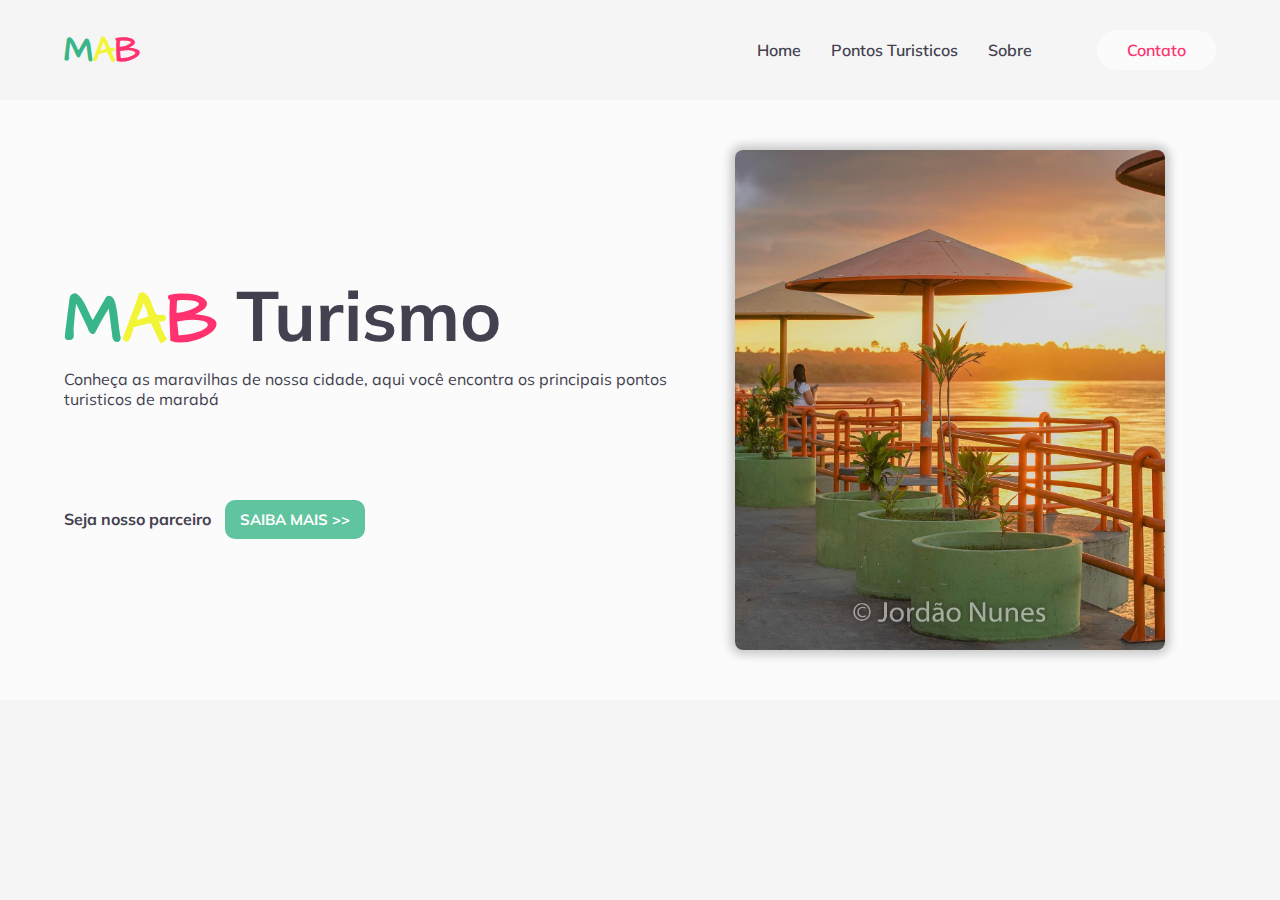
==== index.html @ 7964aed1 "commit inicial" ====
<!DOCTYPE html>
<html lang="pt_br">
<head>

    <meta charset="UTF-8">
    <meta http-equiv="X-UA-Compatible" content="IE=edge">
    <meta name="viewport" content="width=device-width, initial-scale=1.0">

    <!-- STYLES-->
    <link rel="stylesheet" href="assets/css/style.css">

    <!-- FONTS -->
    <link href="https://fonts.googleapis.com/css2?family=M+PLUS+Rounded+1c:wght@400;500;700;800&family=Mulish:wght@400;500;600;700;800&display=swap" rel="stylesheet">
    <!-- FONT LOGO -->
    <link href="https://fonts.googleapis.com/css2?family=Architects+Daughter&display=swap" rel="stylesheet">

    <title>MabTurismo</title>
</head>
<body>
    <header>
        <div class="container">
            <div class="contents">
                <div class="logo">
                    <a href="#">
                        <h1 class="one">M</h1>
                        <h1 class="two">A</h1>
                        <h1 class="three">B</h1>
                    </a>
                </div>
                <div class="menu">
                    <nav>
                        <ul>
                            <li><a href="">Home</a></li>
                            <li><a href="">Pontos Turisticos</a></li>
                            <li><a href="">Sobre</a></li>
                            <li><a href="" class="contact">Contato</a></li>
                        </ul>
                    </nav>
                </div>
            </div>
        </div>
    </header>

    <main>
        <section id="banner">
            <div class="container">
                <div class="text">
                    <pre><h2>M</h2><h3>A</h3><h4>B</h4><h1> Turismo</h1></pre>
                    <p>Conheça as maravilhas de nossa cidade, aqui você encontra os principais pontos turisticos de marabá</p>
                    <div class="social">
                        Seja nosso parceiro <a href="">SAIBA MAIS >></a>
                    </div>
                </div>
                <div class="banner">
                    <div class="loop--images">
                        <img class="selected" src="assets/image/Banner/Foto1: Arquivo | Jordão Nunes7.jpg" alt="">
                        <img src="assets/image/Banner/Foto2: Arquivo | Jordão Nunes4.jpg" alt="">
                        <img src="assets/image/Banner/Foto3: Arquivo | Jordão Nunes8.jpg" alt="">
                    </div>
                </div>
                
            </div>
        
        </section>
    </main>
<script src="assets/js/transitionBanner.js"></script>
</body>
</html>
---- assets/css/style.css ----
* {
    margin: 0;
    padding: 0;
    box-sizing: border-box;
    font-family: 'Mulish', sans-serif;
}

/* General Settings */
:root {
    /* fonts */
    --font-rounded: 'M PLUS Rounded 1c', sans-serif;
    --font-mulish: 'Mulish', sans-serif;
    --font-daughter: 'Architects Daughter', cursive;

    /* color */
    --color-darkGrey: #43414F;
    --color-pink: #FF326F;
    --color-green: #39B689;
    --color-yellow: #F2F535;

    /* background */
    --back-gray: #F5F5F5;
    --back-white: rgba(255, 255, 255, 0.6);
}
html {
    font-size: 62.5%;
}
body {
    font-size: 1.6rem;
    background: var(--back-gray);
}
.container {
    max-width: 1240px;
    width: 90%;
}

/* === Header === */
header {
    display: flex;
    justify-content: center;
}

header .contents {
    display: flex;
    justify-content: space-between;
    height: 100px;
}

header .logo {
    display: flex;
    align-items: center;
}

header .logo a {
    display: flex;
    text-decoration: none;
}

header .logo h1 {
    font-size: 3.5rem;
    font-family: var(--font-daughter);
}

header .one {
    font-family: var(--font-daughter);
    color: var(--color-green);
}
header .two{
    font-family: var(--font-daughter);
    color: var(--color-yellow);
}
header .three {
    font-family: var(--font-daughter);
    color: var(--color-pink);
}

/* Menu */
header .menu {
    display: flex;
    align-items: center;
}

header nav ul {
    list-style: none;
    display: flex;
}

header nav li a {
    color: var(--color-darkGrey);
    font-weight: 600;
    padding: 10px 15px;
    text-decoration: none;
    border-radius: 20px;
}

header nav li a:hover {
    background: rgba(255, 255, 255, 0.8);
    transition: 0.4s;
}

header nav .contact {
    background: var(--back-white);
    margin-left: 50px;
    padding: 10px 30px;
    color: var(--color-pink);
    
}

header nav .contact:hover {
    background: rgba(255, 50, 111, 0.7);
    color: white;
    
}

/* Area Banner */
#banner {
    display: flex;
    justify-content: center;
    height: 600px;
    background: var(--back-white);
}

#banner .container{
    display: flex;
}

#banner .text {
    display: flex;
    flex-direction: column;
    justify-content: center;
}
#banner .text h1,
#banner .text h2,
#banner .text h3,
#banner .text h4 {
    color: var(--color-darkGrey);
    font-size: 7rem;
    font-weight: 700;
    display: inline-flex;
}
#banner .text h2 {
    font-family: var(--font-daughter);
    color: var(--color-green);
}
#banner .text h3 {
    font-family: var(--font-daughter);
    color: var(--color-yellow);
}
#banner .text h4 {
    font-family: var(--font-daughter);
    color: var(--color-pink);
}
#banner .text p {
    font-size: var(--font-mulish);
    color: var(--color-darkGrey);
    width: 620px;
}
#banner .text .social {
    margin-top: 100px;
    font-weight: bold;
    color: var(--color-darkGrey);
}
#banner .text .social a {
    margin-left: 10px;
    text-decoration: none;
    padding: 10px 15px; 
    background: rgba(57, 182, 136, 0.8);
    border-radius: 10px;
    color: white;
    font-size: 1.5rem;
}
#banner .text .social a:hover {
    background-color: #13a16d;
    transition: 0.5s;
}

#banner .container .banner {
    display: flex;
    align-items: center;
    justify-content: center;
    flex: 1;
}
#banner .loop--images  {
    position: relative;
    width: 430px;
    height: 500px;
    border-radius: 8px;
    /* Fazer a borda da imagem do banner com box-shadow -> Estudar isso. */
    box-shadow: 0px 0px 10px 5px rgba(0, 0, 0, 0.2);
}
#banner .loop--images img {
    position: absolute;
    border-radius: 8px;
    width: 100%;
    height: 100%;
    object-fit: cover;
    opacity: 0;
    transition: opacity 800ms;
}
#banner .loop--images img.selected {
    opacity: 1;
}
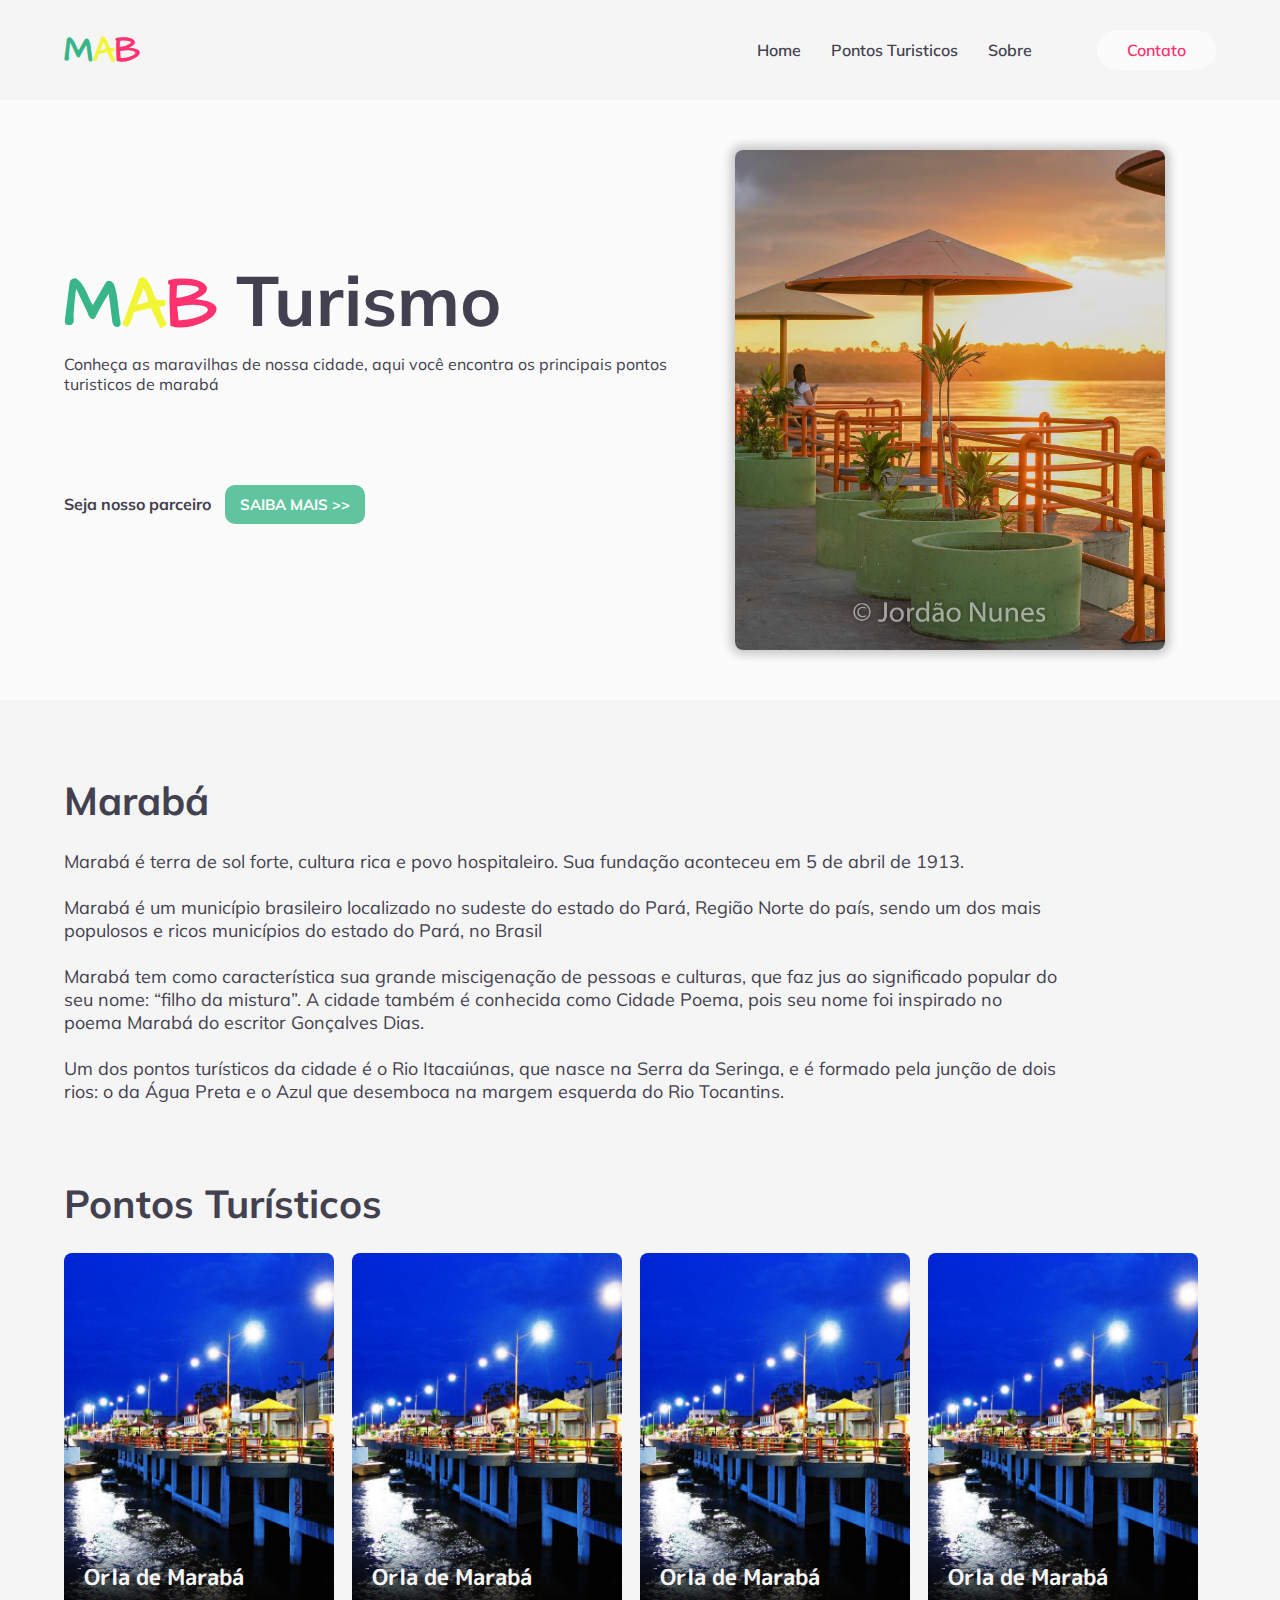
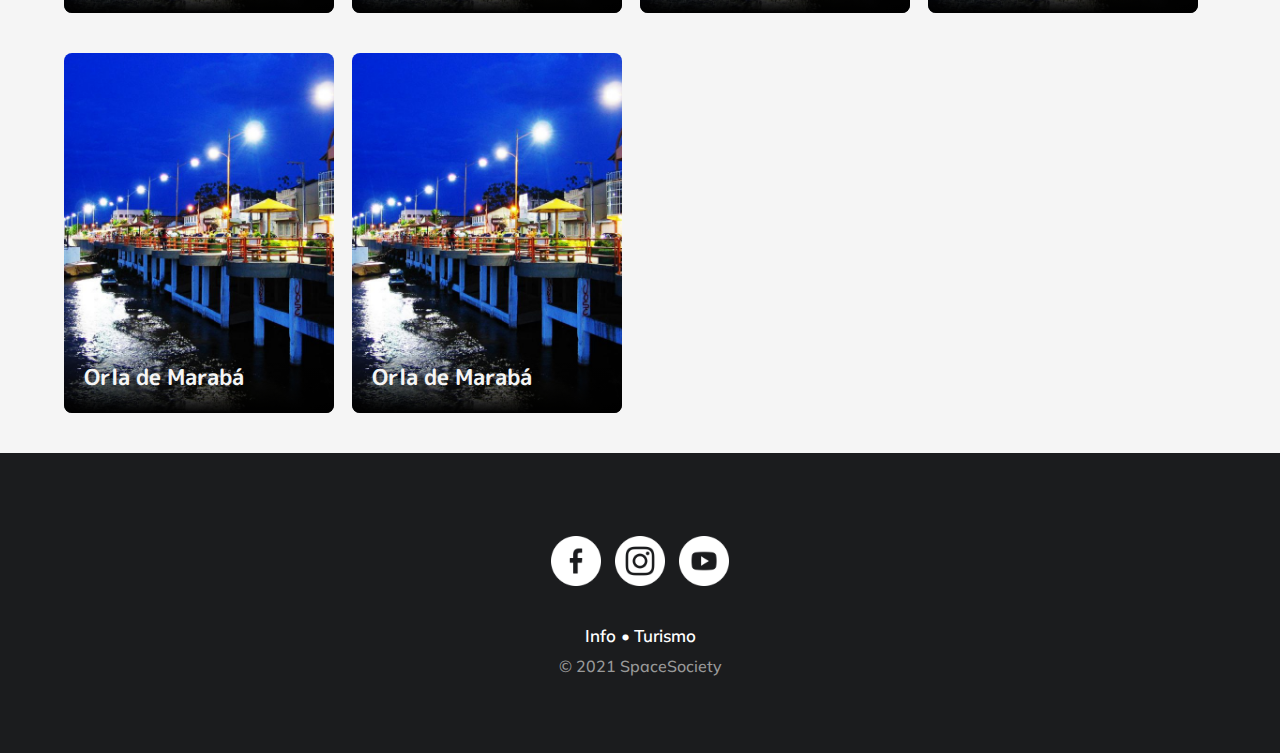
==== commit 2c712d9e: "Adição de imagens/Section e main" ====
--- a/index.html
+++ b/index.html
@@ -41,8 +41,8 @@
         </div>
     </header>
 
-    <main>
-        <section id="banner">
+    <section>
+        <article id="banner">
             <div class="container">
                 <div class="text">
                     <pre><h2>M</h2><h3>A</h3><h4>B</h4><h1> Turismo</h1></pre>
@@ -58,11 +58,100 @@
                         <img src="assets/image/Banner/Foto3: Arquivo | Jordão Nunes8.jpg" alt="">
                     </div>
                 </div>
-                
             </div>
-        
-        </section>
+        </article>
+    </section>
+
+    <section class="history">
+        <div class="container">
+            <div class="tourist">
+                <div class="title">
+                    <h1>Marabá</h1>
+                </div>
+                <div class="text--history">
+                    <p>
+                        Marabá é terra de sol forte, cultura rica e povo hospitaleiro. Sua fundação aconteceu em 5 de abril de 1913.
+                        <br>
+                        <br>
+                        Marabá é um município brasileiro localizado no sudeste do estado do Pará, Região Norte do país, sendo um dos mais populosos e ricos municípios do estado do Pará, no Brasil
+                        <br>
+                        <br>
+                        Marabá tem como característica sua grande miscigenação de pessoas e culturas, que faz jus ao significado popular do seu nome: “filho da mistura”. A cidade também é conhecida como Cidade Poema, pois seu nome foi inspirado no poema Marabá do escritor Gonçalves Dias.
+                        <br>
+                        <br>
+                        Um dos pontos turísticos da cidade é o Rio Itacaiúnas, que nasce na Serra da Seringa, e é formado pela junção de dois rios: o da Água Preta e o Azul que desemboca na margem esquerda do Rio Tocantins.
+                    </p>
+                </div>
+            </div>
+        </div>
+    </section>
+
+    <main>
+        <div class="container">
+            <div class="tourist">
+                <div class="title">
+                    <h1>Pontos Turísticos</h1>
+                </div>
+                <div class="guide">
+                    <div class="modal--guide">
+                        <div class="text">
+                            <h3>Orla de Marabá</h3>
+                        </div>
+                        <img src="assets/image/Foto: Arquivo | Jordão Nunes.jpg" alt="">
+                    </div>
+
+                    <div class="modal--guide">
+                        <div class="text">
+                            <h3>Orla de Marabá</h3>
+                        </div>
+                        <img src="assets/image/Foto: Arquivo | Jordão Nunes.jpg" alt="">
+                    </div>
+
+                    <div class="modal--guide">
+                        <div class="text">
+                            <h3>Orla de Marabá</h3>
+                        </div>
+                        <img src="assets/image/Foto: Arquivo | Jordão Nunes.jpg" alt="">
+                    </div>
+
+                    <div class="modal--guide">
+                        <div class="text">
+                            <h3>Orla de Marabá</h3>
+                        </div>
+                        <img src="assets/image/Foto: Arquivo | Jordão Nunes.jpg" alt="">
+                    </div>
+
+                    <div class="modal--guide">
+                        <div class="text">
+                            <h3>Orla de Marabá</h3>
+                        </div>
+                        <img src="assets/image/Foto: Arquivo | Jordão Nunes.jpg" alt="">
+                    </div>
+
+                    <div class="modal--guide">
+                        <div class="text">
+                            <h3>Orla de Marabá</h3>
+                        </div>
+                        <img src="assets/image/Foto: Arquivo | Jordão Nunes.jpg" alt="">
+                    </div>
+                </div>
+            </div>
+        </div>
     </main>
+
+    <footer>
+        <div class="social">
+            <a href=""><img src="assets/image/facebook.png" alt="Facebook"></a>
+            <a href=""><img src="assets/image/instagram.png" alt="Instagram"></a>
+            <a href=""><img src="assets/image/youtube.png" alt="Youtube"></a>
+        </div>
+        <div class="info">
+            <a href="">Info •</a>
+            <a href="">Turismo</a>
+        </div>
+        <div class="copy"> © 2021 SpaceSociety</div>
+    </footer>
+
 <script src="assets/js/transitionBanner.js"></script>
 </body>
 </html>--- a/assets/css/style.css
+++ b/assets/css/style.css
@@ -5,7 +5,7 @@
     font-family: 'Mulish', sans-serif;
 }
 
-/* General Settings */
+/* === General Settings === */
 :root {
     /* fonts */
     --font-rounded: 'M PLUS Rounded 1c', sans-serif;
@@ -74,7 +74,7 @@
     color: var(--color-pink);
 }
 
-/* Menu */
+/* === Menu === */
 header .menu {
     display: flex;
     align-items: center;
@@ -112,7 +112,7 @@
     
 }
 
-/* Area Banner */
+/* === Area Banner === */
 #banner {
     display: flex;
     justify-content: center;
@@ -199,4 +199,117 @@
 }
 #banner .loop--images img.selected {
     opacity: 1;
+}
+
+
+/* === Section Marabá === */
+
+.history {
+    margin-top: 50px;
+    display: flex;
+    justify-content: center;
+}
+.text--history {
+    font-weight: 400;
+    font-size: 1.8rem;
+    color: var(--color-darkGrey);
+
+}
+.text--history p {
+    width: 1000px;
+}
+
+
+/* === Main === */
+
+main {
+    display: flex;
+    justify-content: center;
+    margin-top: 50px;
+}
+.title {
+    display: flex;
+    align-items: center;
+    height: 100px;
+}
+.title h1 {
+    color:var(--color-darkGrey);
+    font-size: 3.9rem;
+}
+
+.guide {
+    display: grid;
+    grid-template-columns: repeat(4, 1fr);
+}
+.modal--guide {
+    width: 270px;
+    height: 360px;
+    border-radius: 8px;
+    position: relative;
+    cursor: pointer;
+    margin-bottom: 40px;
+}
+.modal--guide:hover {
+    box-shadow: 0 0 40px #aaaaaa;
+    transition: 0.5s;
+    transform: scale(1.05);
+}
+.modal--guide::before {
+    content: '';
+    width: 100%;
+    height: 60px;
+    background-image: linear-gradient(to top, black, rgba(0, 0, 0, 0));
+    position: absolute;
+    bottom: 0px;
+    border-radius: 0px 0px 8px 8px;
+}
+.modal--guide img {
+    
+    border-radius: 8px;
+    width: 100%;
+    height: 100%;
+    object-fit: cover;
+}
+.modal--guide .text {
+    width: 100%;
+}
+.modal--guide .text h3 {
+    position: absolute;
+    bottom: 20px;
+    left: 20px;
+    color: var(--back-gray);
+    font-size: 2.2rem;
+    font-family: var(--font-rounded);
+}
+
+/* === Footer === */
+footer {
+    display: flex;
+    flex-direction: column;
+    align-items: center;
+    justify-content: center;
+    background-color: #1B1C1E;
+    width: 100%;
+    height: 300px;
+}
+.social {
+    margin-bottom: 30px;
+}
+.social img {
+    margin: 5px;
+    width: 50px;
+    height: auto;
+}
+.info {
+    margin-bottom: 10px;
+}
+.info a {
+    text-decoration: none;
+    color: white;
+    font-weight: 600;
+    font-size: 1.7rem;
+}
+.copy {
+    color: #999999;
+    font-weight: 500;
 }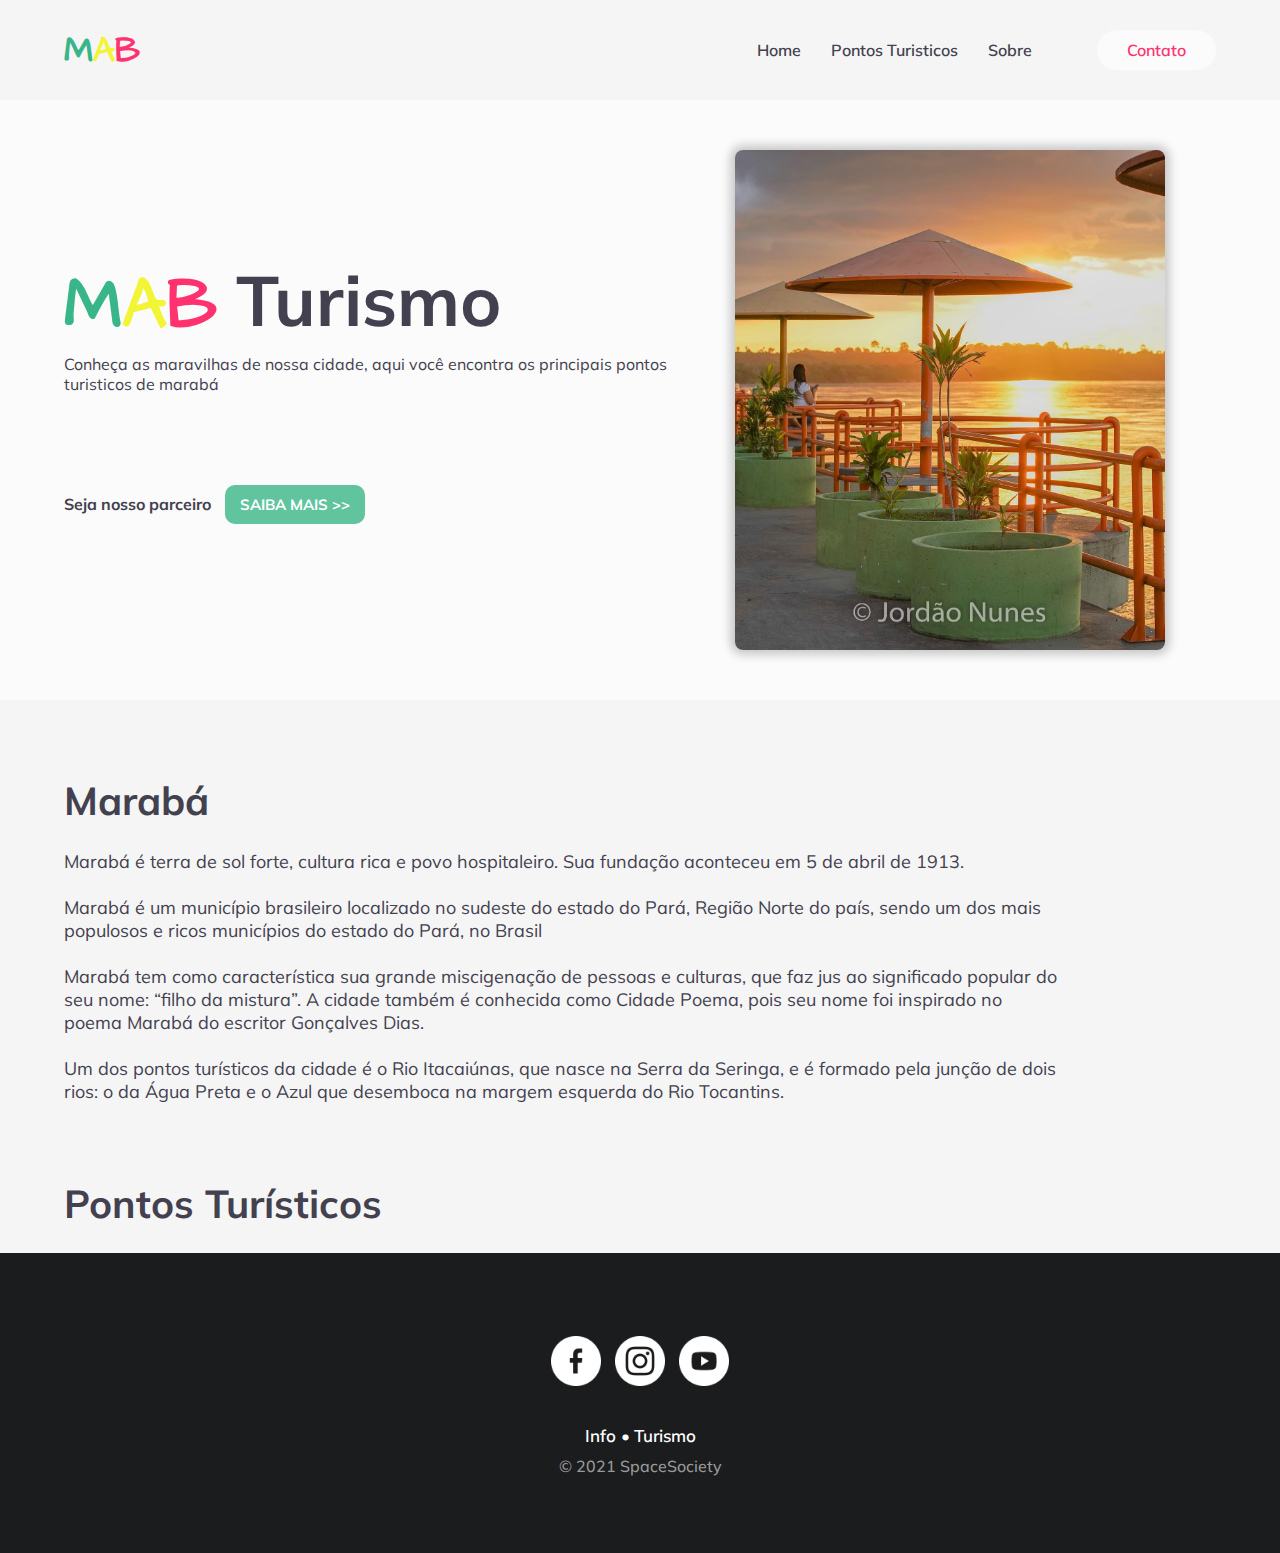
==== commit 56a2228a: "Adição do modal" ====
--- a/index.html
+++ b/index.html
@@ -8,6 +8,7 @@
 
     <!-- STYLES-->
     <link rel="stylesheet" href="assets/css/style.css">
+    <link rel="stylesheet" href="assets/css/openModal.css">
 
     <!-- FONTS -->
     <link href="https://fonts.googleapis.com/css2?family=M+PLUS+Rounded+1c:wght@400;500;700;800&family=Mulish:wght@400;500;600;700;800&display=swap" rel="stylesheet">
@@ -86,55 +87,71 @@
         </div>
     </section>
 
+
+<div class="models">
+
+    <div class="modal--guide">
+        <div class="text">
+            <h3>Orla de Marabá</h3>
+        </div>
+        <img src="assets/image/Foto: Arquivo | Jordão Nunes.jpg" alt="">
+    </div>
+
+    <div class="open">
+        <div class="closer">
+            <img src="assets/image/icons/close.png" alt="">
+        </div>
+        <div class="modal--info">
+            <div class="open--title">
+                <h1>Orla de Marabá</h1>
+            </div>
+            <div class="open--content">
+                <div class="open--files">
+                    <div class="slider--img">
+                        <div class="slider--return">
+                            <img src="assets/image/icons/return.png" alt="">
+                        </div>
+                        <div class="slider--next">
+                            <img src="assets/image/icons/next.png" alt="">
+                        </div>
+                        <div class="img">
+                            <img src="" alt="">
+                        </div>
+                    </div>
+                    <div class="video">
+                        <iframe src="" title="YouTube video player" frameborder="0" allow="accelerometer; autoplay; clipboard-write; encrypted-media; gyroscope; picture-in-picture" allowfullscreen></iframe>
+                    </div>
+                </div>
+                <div class="open--text">
+                    <div class="tourism--text">
+                        <img src="assets/image/icons/localization.png" alt="">
+                        <h1>Sobre Orla de Marabá</h1>
+                    </div>
+                    <div class="tourism--p">
+                        <p>Lorem ipsum dolor sit amet consectetur adipisicing elit. Repellat iusto nostrum repudiandae maxime cupiditate laudantium ullam minus soluta porro quis placeat nesciunt itaque corporis, exercitationem fugit, omnis neque odio nemo.</p>
+                    </div>
+                    <div class="tourism--text second">
+                        <img src="assets/image/icons/camera.png" alt="">
+                        <h1>O que fazer em Orla de Marabá</h1>
+                    </div>
+                    <div class="tourism--p secondp">
+                        <p>Lorem ipsum dolor sit amet consectetur adipisicing elit. Repellat iusto nostrum repudiandae maxime cupiditate laudantium ullam minus soluta porro quis placeat nesciunt itaque corporis, exercitationem fugit, omnis neque odio nemo.</p>
+                    </div>
+                </div>
+            </div>
+        </div>
+    </div>
+
+</div>
+
+
     <main>
         <div class="container">
             <div class="tourist">
                 <div class="title">
                     <h1>Pontos Turísticos</h1>
                 </div>
-                <div class="guide">
-                    <div class="modal--guide">
-                        <div class="text">
-                            <h3>Orla de Marabá</h3>
-                        </div>
-                        <img src="assets/image/Foto: Arquivo | Jordão Nunes.jpg" alt="">
-                    </div>
-
-                    <div class="modal--guide">
-                        <div class="text">
-                            <h3>Orla de Marabá</h3>
-                        </div>
-                        <img src="assets/image/Foto: Arquivo | Jordão Nunes.jpg" alt="">
-                    </div>
-
-                    <div class="modal--guide">
-                        <div class="text">
-                            <h3>Orla de Marabá</h3>
-                        </div>
-                        <img src="assets/image/Foto: Arquivo | Jordão Nunes.jpg" alt="">
-                    </div>
-
-                    <div class="modal--guide">
-                        <div class="text">
-                            <h3>Orla de Marabá</h3>
-                        </div>
-                        <img src="assets/image/Foto: Arquivo | Jordão Nunes.jpg" alt="">
-                    </div>
-
-                    <div class="modal--guide">
-                        <div class="text">
-                            <h3>Orla de Marabá</h3>
-                        </div>
-                        <img src="assets/image/Foto: Arquivo | Jordão Nunes.jpg" alt="">
-                    </div>
-
-                    <div class="modal--guide">
-                        <div class="text">
-                            <h3>Orla de Marabá</h3>
-                        </div>
-                        <img src="assets/image/Foto: Arquivo | Jordão Nunes.jpg" alt="">
-                    </div>
-                </div>
+                <div class="guide"></div>
             </div>
         </div>
     </main>
--- a/assets/css/style.css
+++ b/assets/css/style.css
@@ -241,6 +241,14 @@
     display: grid;
     grid-template-columns: repeat(4, 1fr);
 }
+
+
+/* === Modal Guia turistico === */
+
+.models {
+    display: none;
+}
+
 .modal--guide {
     width: 270px;
     height: 360px;
@@ -282,7 +290,9 @@
     font-family: var(--font-rounded);
 }
 
+
 /* === Footer === */
+
 footer {
     display: flex;
     flex-direction: column;
--- a/assets/css/openModal.css
+++ b/assets/css/openModal.css
@@ -0,0 +1,157 @@
+
+.open {
+    
+    position: absolute;
+    width: 100%;
+    height: 100vh;
+    background-color: rgba(0, 0, 0, 0.5);
+    display: flex;
+    justify-content: center;
+    align-items: center;
+}
+
+.closer img {
+    position: absolute;
+    top: 85px;
+    right: 360px;
+    width: 30px;
+    cursor: pointer;
+}
+
+.modal--info {
+    width: 1240px;
+    height: 700px;
+    border-radius: 15px;
+    background-color: white;
+}
+
+.open--title {
+    display: flex;
+    align-items: center;
+    height: 100px;
+}
+.open--title h1 {
+    margin-left: 60px;
+    font-size: 40px;
+}
+
+.open--content {
+    display: flex;
+    height: calc(100% - 100px);
+}
+
+
+/* === Imagem modal === */
+
+.open--files {
+    display: flex;
+    flex-direction: column;
+    align-items: center;
+    justify-content: center;
+    width: 520px;
+}
+
+.slider--img {
+    position: relative;
+    background-color: rgb(134, 134, 134);
+    width: 400px;
+    height: 250px;
+}
+
+.slider--img .slider--return {
+    position: absolute;
+    top: 45%;
+    display: inline-flex;
+    align-items: center;
+    justify-content: center;
+    width: 30px;
+    height: 30px;
+    background-color: rgba(255, 255, 255, 0.5);
+    border-radius: 20px;
+    cursor: pointer;
+}
+
+.slider--img .slider--next {
+    position: absolute;
+    right: 0;
+    top: 45%;
+    display: inline-flex;
+    align-items: center;
+    justify-content: center;
+    width: 30px;
+    height: 30px;
+    background-color: rgba(255, 255, 255, 0.5);
+    border-radius: 20px;
+    cursor: pointer;
+}
+
+.slider--img .slider--return img {
+    width: 15px;
+    margin-left: -2px;
+    height: auto;
+    margin-top: -1px;
+}
+.slider--img .slider--next img {
+    width: 15px;
+    margin-left: 2px;
+    height: auto;
+    margin-top: -1px;
+}
+.slider--img .img {
+    width: 100%;
+    height: 100%;
+}
+.slider--img .img img {
+    width: 100%;
+    height: 100%;
+    object-fit: cover;
+}
+
+
+/* === Video modal === */
+
+.video {
+    margin-top: 30px;
+    width: 400px;
+    height: 220px;
+    background-color: rgb(134, 134, 134);
+}
+
+.video iframe {
+    width: 100%;
+    height: 100%;
+}
+
+
+/* === Open Text Modal === */
+
+.open--text {
+    flex: 1;
+}
+
+.tourism--text {
+    height: 60px;
+    width: 90%;
+    border-bottom: 1px solid rgba(153, 153, 153, 0.5);
+    display: flex;
+    align-items: center;
+}
+
+.tourism--text img {
+    width: 40px;
+}
+.tourism--text h1 {
+    margin-left: 15px;
+    font-size: 30px;
+}
+
+.tourism--p {
+    width: 90%;
+    margin-top: 20px;
+    font-size: 17px;
+    height: 280px;
+}
+.secondp {
+    height: 100px;
+}
+
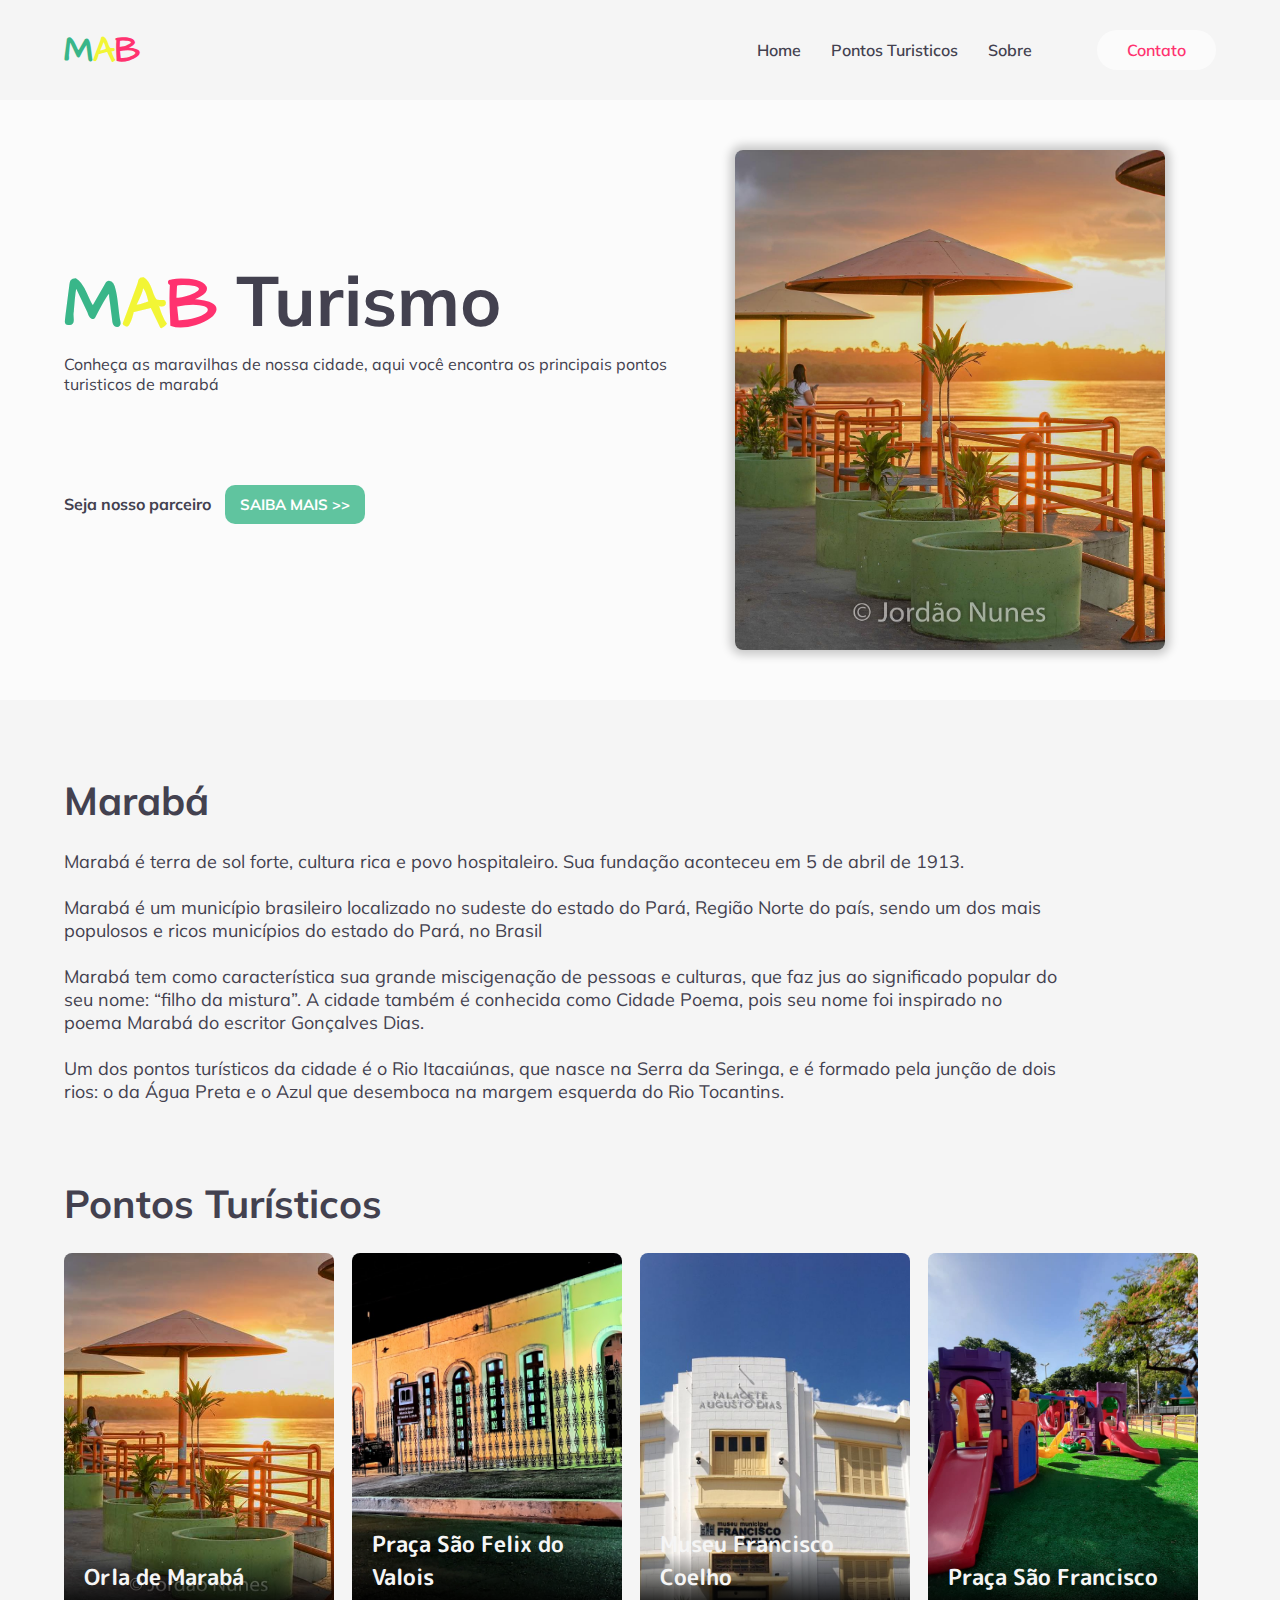
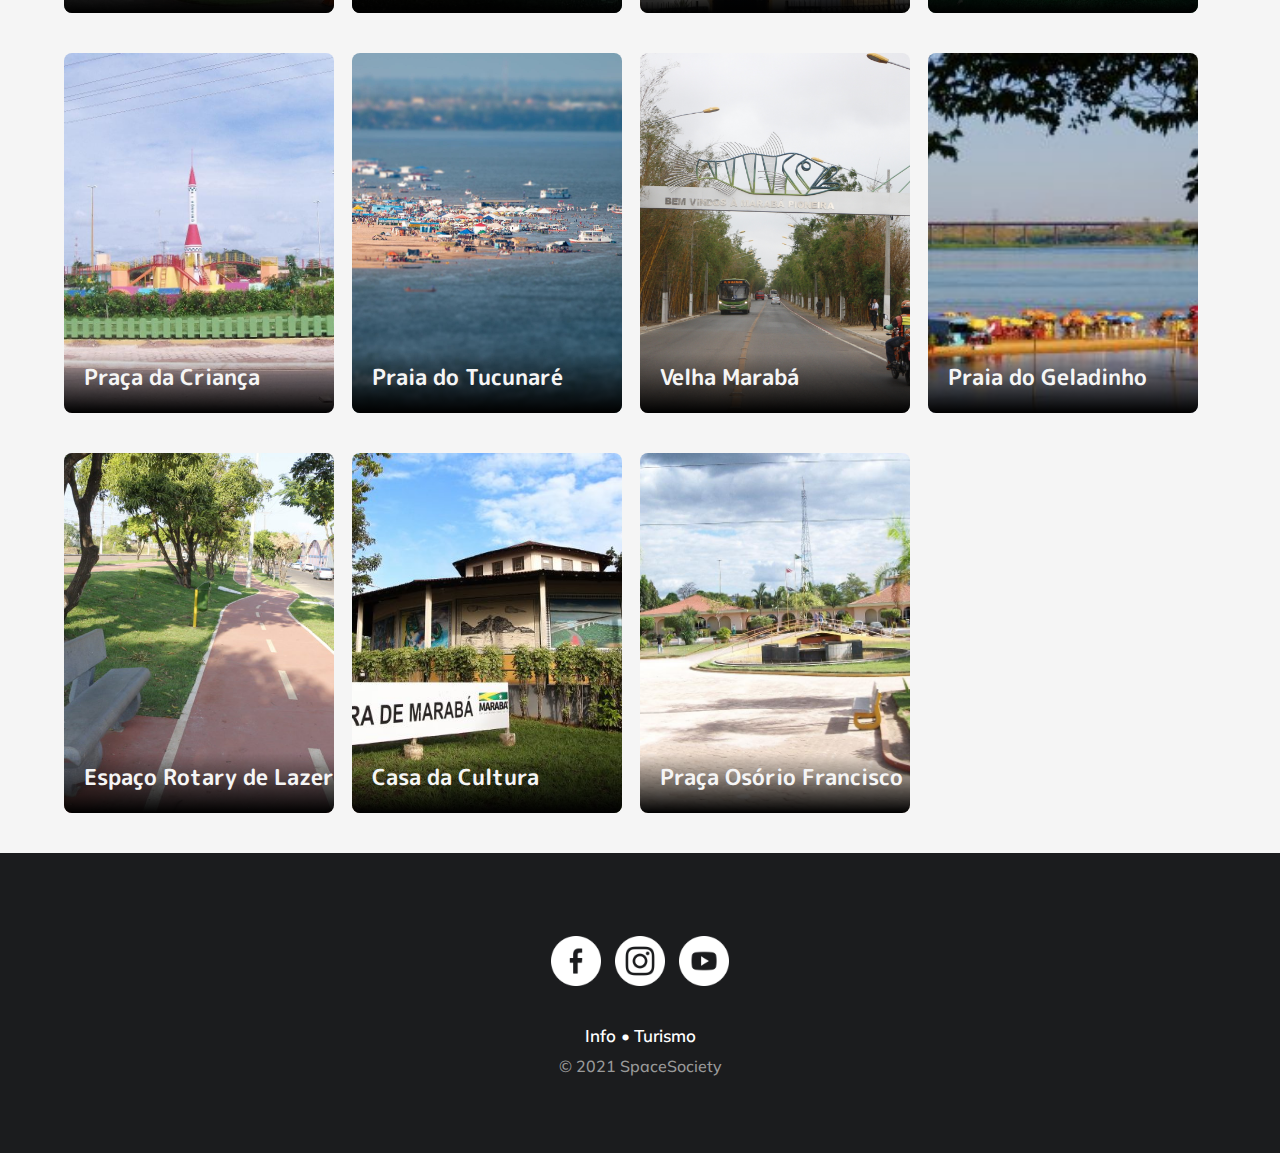
==== commit 3e0ad767: "Prenchendo informações JSON" ====
--- a/index.html
+++ b/index.html
@@ -6,9 +6,12 @@
     <meta http-equiv="X-UA-Compatible" content="IE=edge">
     <meta name="viewport" content="width=device-width, initial-scale=1.0">
 
+    <!-- ICON -->
+    <link rel="shortcut icon" href="assets/image/logo_mab.svg" type="image/x-icon">
+    
     <!-- STYLES-->
     <link rel="stylesheet" href="assets/css/style.css">
-    <link rel="stylesheet" href="assets/css/openModal.css">
+    <link rel="stylesheet" href="assets/css/openmodal.css">
 
     <!-- FONTS -->
     <link href="https://fonts.googleapis.com/css2?family=M+PLUS+Rounded+1c:wght@400;500;700;800&family=Mulish:wght@400;500;600;700;800&display=swap" rel="stylesheet">
@@ -63,6 +66,54 @@
         </article>
     </section>
 
+    <div class="windowArea">
+        <div class="open">
+            <div class="closer">
+                <img src="assets/image/icons/close.png" alt="">
+            </div>
+            <div class="modal--info">
+                <div class="open--title">
+                    <h1>Orla de Marabá</h1>
+                </div>
+                <div class="open--content">
+                    <div class="open--files">
+                        <div class="slider--img">
+                            <div class="slider--return">
+                                <img src="assets/image/icons/return.png" alt="">
+                            </div>
+                            <div class="slider--next">
+                                <img src="assets/image/icons/next.png" alt="">
+                            </div>
+                            <div class="img">
+                                <img src="" alt="">
+                            </div>
+                        </div>
+                        <div class="video">
+                            
+                        </div>
+                    </div>
+                    <div class="open--text">
+                        <div class="tourism--text">
+                            <img src="assets/image/icons/localization.png" alt="">
+                            <h1>Sobre Orla de Marabá</h1>
+                        </div>
+                        <div class="tourism--p">
+                            <p>Lorem ipsum dolor sit amet consectetur adipisicing elit. Repellat iusto nostrum repudiandae maxime cupiditate laudantium ullam minus soluta porro quis placeat nesciunt itaque corporis, exercitationem fugit, omnis neque odio nemo.</p>
+                        </div>
+                        <div class="tourism--text second">
+                            <img src="assets/image/icons/camera.png" alt="">
+                            <h1>O que fazer em Orla de Marabá</h1>
+                        </div>
+                        <div class="tourism--p secondp">
+                            <p>Lorem ipsum dolor sit amet consectetur adipisicing elit. Repellat iusto nostrum repudiandae maxime cupiditate laudantium ullam minus soluta porro quis placeat nesciunt itaque corporis, exercitationem fugit, omnis neque odio nemo.</p>
+                        </div>
+                    </div>
+                </div>
+            </div>
+        </div>
+        
+        </div>
+
     <section class="history">
         <div class="container">
             <div class="tourist">
@@ -94,52 +145,7 @@
         <div class="text">
             <h3>Orla de Marabá</h3>
         </div>
-        <img src="assets/image/Foto: Arquivo | Jordão Nunes.jpg" alt="">
-    </div>
-
-    <div class="open">
-        <div class="closer">
-            <img src="assets/image/icons/close.png" alt="">
-        </div>
-        <div class="modal--info">
-            <div class="open--title">
-                <h1>Orla de Marabá</h1>
-            </div>
-            <div class="open--content">
-                <div class="open--files">
-                    <div class="slider--img">
-                        <div class="slider--return">
-                            <img src="assets/image/icons/return.png" alt="">
-                        </div>
-                        <div class="slider--next">
-                            <img src="assets/image/icons/next.png" alt="">
-                        </div>
-                        <div class="img">
-                            <img src="" alt="">
-                        </div>
-                    </div>
-                    <div class="video">
-                        <iframe src="" title="YouTube video player" frameborder="0" allow="accelerometer; autoplay; clipboard-write; encrypted-media; gyroscope; picture-in-picture" allowfullscreen></iframe>
-                    </div>
-                </div>
-                <div class="open--text">
-                    <div class="tourism--text">
-                        <img src="assets/image/icons/localization.png" alt="">
-                        <h1>Sobre Orla de Marabá</h1>
-                    </div>
-                    <div class="tourism--p">
-                        <p>Lorem ipsum dolor sit amet consectetur adipisicing elit. Repellat iusto nostrum repudiandae maxime cupiditate laudantium ullam minus soluta porro quis placeat nesciunt itaque corporis, exercitationem fugit, omnis neque odio nemo.</p>
-                    </div>
-                    <div class="tourism--text second">
-                        <img src="assets/image/icons/camera.png" alt="">
-                        <h1>O que fazer em Orla de Marabá</h1>
-                    </div>
-                    <div class="tourism--p secondp">
-                        <p>Lorem ipsum dolor sit amet consectetur adipisicing elit. Repellat iusto nostrum repudiandae maxime cupiditate laudantium ullam minus soluta porro quis placeat nesciunt itaque corporis, exercitationem fugit, omnis neque odio nemo.</p>
-                    </div>
-                </div>
-            </div>
-        </div>
+        <img src="" alt="">
     </div>
 
 </div>
@@ -169,6 +175,9 @@
         <div class="copy"> © 2021 SpaceSociety</div>
     </footer>
 
-<script src="assets/js/transitionBanner.js"></script>
+
+<script src="assets/js/json.js"></script>
+<script src="assets/js/transitionbanner.js"></script>
+<script src="assets/js/script.js"></script>
 </body>
 </html>--- a/assets/css/openmodal.css
+++ b/assets/css/openmodal.css
@@ -0,0 +1,167 @@
+.windowArea {
+    display: none;
+    position: fixed;
+    left: 0;
+    right: 0;
+    bottom: 0;
+    top: 0;
+    width: 100%;
+    height: 100vh;
+    background-color: rgba(0, 0, 0, 0.5);
+    justify-content: center;
+    align-items: center;
+    overflow-y: auto;
+    z-index: 1;
+    transition: all ease-in 0.5s;
+}
+
+.open {
+    border-radius:10px;
+    box-shadow:0px 0px 15px #999;
+}
+
+.closer img {
+    position: absolute;
+    top: 160px;
+    right: 356px;
+    width: 30px;
+    cursor: pointer;
+}
+
+.modal--info {
+    width: 1240px;
+    height: 700px;
+    border-radius: 15px;
+    background-color: white;
+}
+
+.open--title {
+    display: flex;
+    align-items: center;
+    height: 100px;
+}
+.open--title h1 {
+    margin-left: 60px;
+    font-size: 40px;
+}
+
+.open--content {
+    display: flex;
+    height: calc(100% - 100px);
+}
+
+
+/* === Imagem modal === */
+
+.open--files {
+    display: flex;
+    flex-direction: column;
+    align-items: center;
+    justify-content: center;
+    width: 520px;
+}
+
+.slider--img {
+    position: relative;
+    background-color: rgb(134, 134, 134);
+    width: 400px;
+    height: 250px;
+}
+
+.slider--img .slider--return {
+    position: absolute;
+    top: 45%;
+    display: inline-flex;
+    align-items: center;
+    justify-content: center;
+    width: 30px;
+    height: 30px;
+    background-color: rgba(255, 255, 255, 0.5);
+    border-radius: 20px;
+    cursor: pointer;
+}
+
+.slider--img .slider--next {
+    position: absolute;
+    right: 0;
+    top: 45%;
+    display: inline-flex;
+    align-items: center;
+    justify-content: center;
+    width: 30px;
+    height: 30px;
+    background-color: rgba(255, 255, 255, 0.5);
+    border-radius: 20px;
+    cursor: pointer;
+}
+
+.slider--img .slider--return img {
+    width: 15px;
+    margin-left: -2px;
+    height: auto;
+    margin-top: -1px;
+}
+.slider--img .slider--next img {
+    width: 15px;
+    margin-left: 2px;
+    height: auto;
+    margin-top: -1px;
+}
+.slider--img .img {
+    width: 100%;
+    height: 100%;
+}
+.slider--img .img img {
+    width: 100%;
+    height: 100%;
+    object-fit: cover;
+}
+
+
+/* === Video modal === */
+
+.video {
+    margin-top: 30px;
+    width: 400px;
+    height: 220px;
+    background-color: rgb(134, 134, 134);
+}
+
+.video iframe {
+    width: 100%;
+    height: 100%;
+}
+
+
+/* === Open Text Modal === */
+
+.open--text {
+    flex: 1;
+}
+
+.tourism--text {
+    height: 60px;
+    width: 90%;
+    border-bottom: 1px solid rgba(153, 153, 153, 0.5);
+    display: flex;
+    align-items: center;
+}
+
+.tourism--text img {
+    width: 40px;
+}
+.tourism--text h1 {
+    margin-left: 15px;
+    font-size: 30px;
+}
+
+.tourism--p {
+    width: 90%;
+    margin-top: 20px;
+    font-size: 17px;
+    height: 280px;
+}
+.secondp {
+    height: 100px;
+}
+
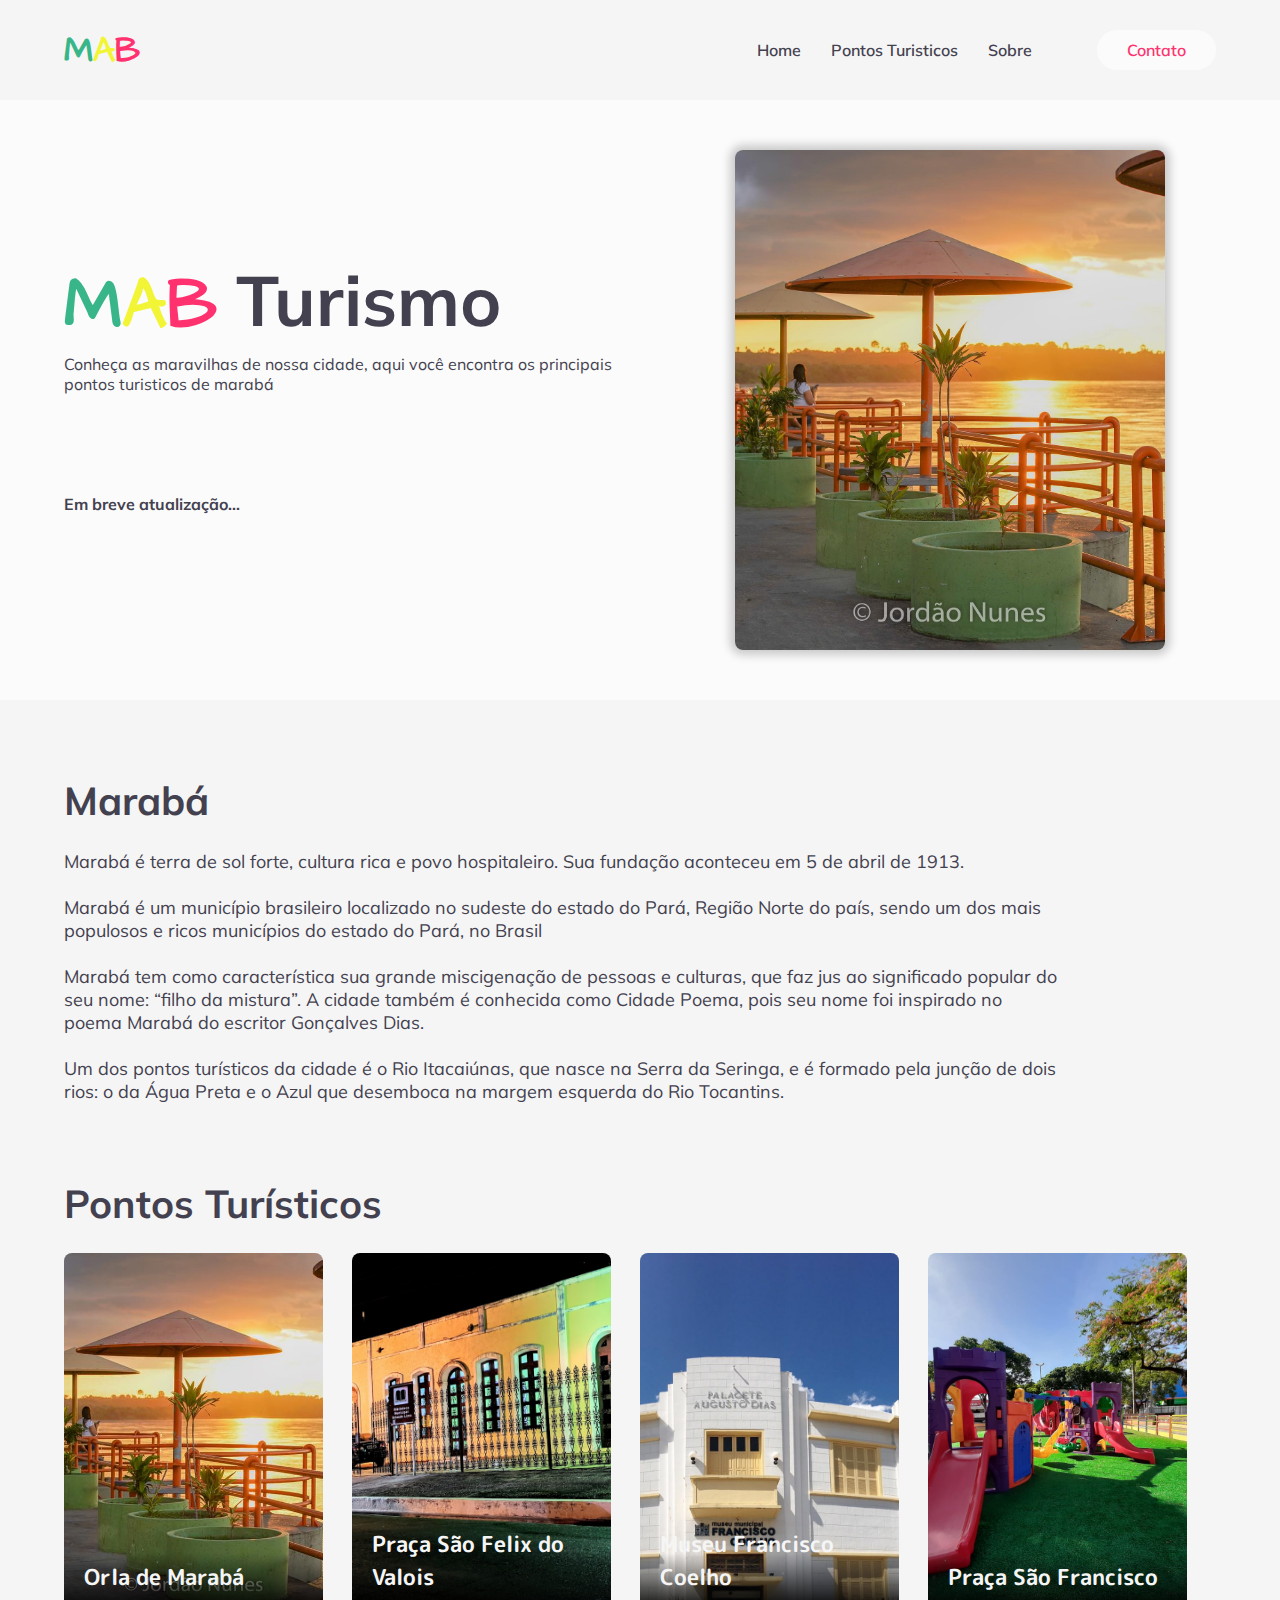
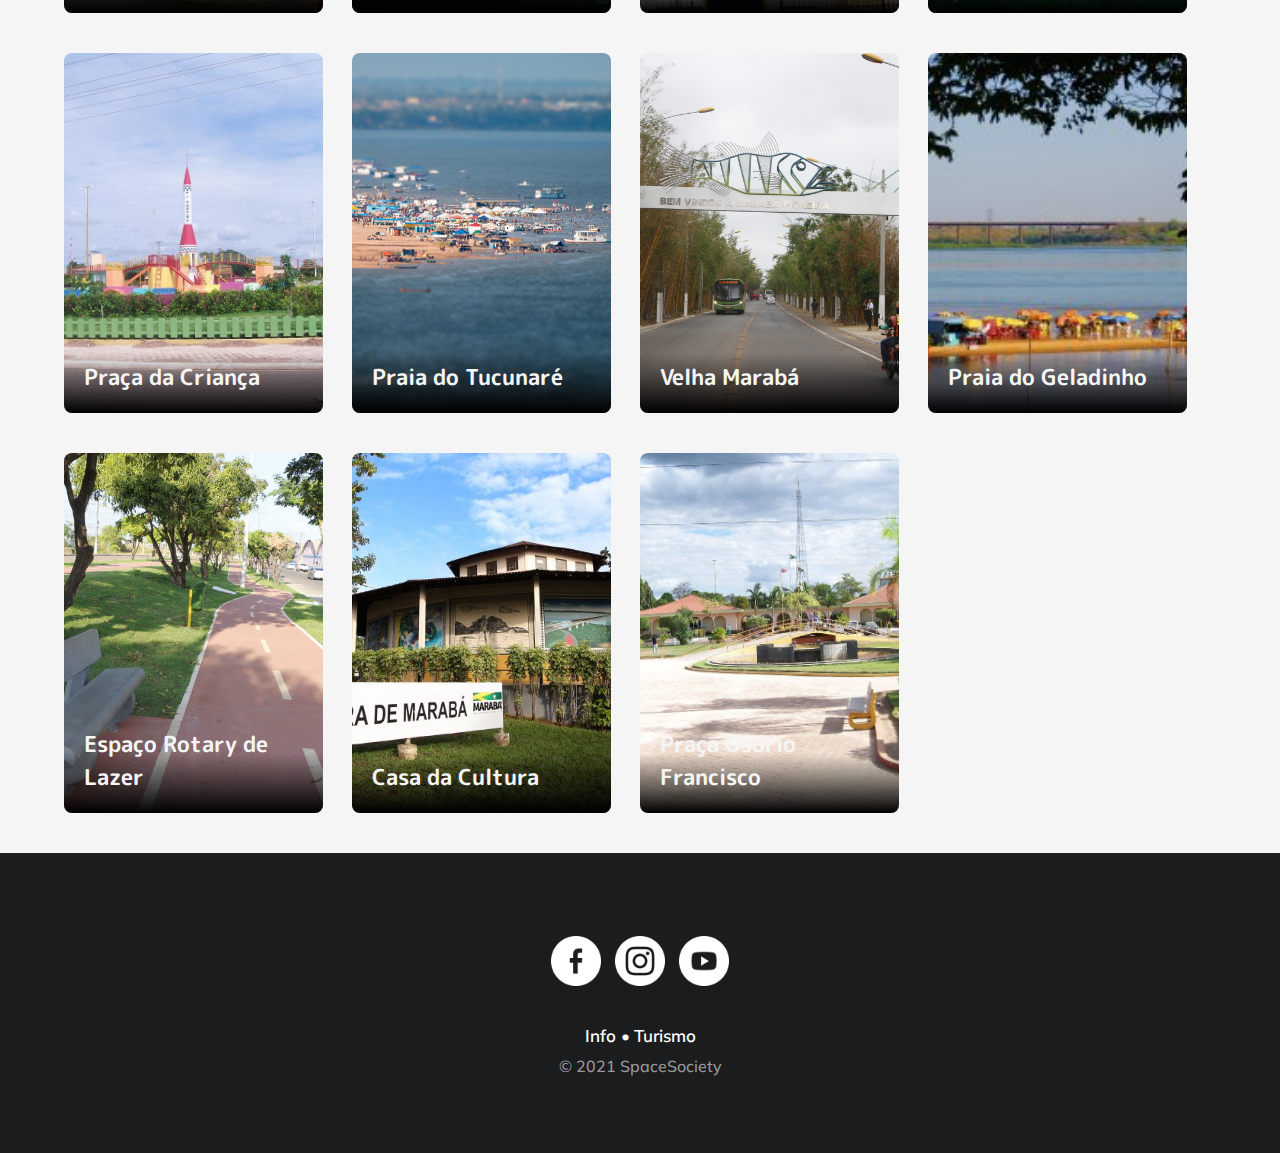
==== commit aba2f790: "Version Reposible" ====
--- a/index.html
+++ b/index.html
@@ -25,18 +25,29 @@
         <div class="container">
             <div class="contents">
                 <div class="logo">
-                    <a href="#">
+                    <a href="#" id="home">
                         <h1 class="one">M</h1>
                         <h1 class="two">A</h1>
                         <h1 class="three">B</h1>
                     </a>
                 </div>
+                <div class="menu--icon">
+                    <div class="menu--mobile">
+                        <div></div>
+                        <div></div>
+                        <div></div>
+                    </div>
+                </div>
                 <div class="menu">
+                    <div class="menu--closer">
+                        <div class="closerOne"></div>
+                        <div class="closerTwo"></div>
+                    </div>
                     <nav>
                         <ul>
-                            <li><a href="">Home</a></li>
-                            <li><a href="">Pontos Turisticos</a></li>
-                            <li><a href="">Sobre</a></li>
+                            <li><a href="#home">Home</a></li>
+                            <li><a href="#turistico">Pontos Turisticos</a></li>
+                            <li><a href="" class="sobrelink">Sobre</a></li>
                             <li><a href="" class="contact">Contato</a></li>
                         </ul>
                     </nav>
@@ -52,7 +63,7 @@
                     <pre><h2>M</h2><h3>A</h3><h4>B</h4><h1> Turismo</h1></pre>
                     <p>Conheça as maravilhas de nossa cidade, aqui você encontra os principais pontos turisticos de marabá</p>
                     <div class="social">
-                        Seja nosso parceiro <a href="">SAIBA MAIS >></a>
+                        Em breve atualização... <!-- <a href="">SAIBA MAIS >></a> -->
                     </div>
                 </div>
                 <div class="banner">
@@ -65,6 +76,38 @@
             </div>
         </article>
     </section>
+
+    <div class="windowContact">
+        <div class="open">
+            <div class="secondCloser">
+                <img src="assets/image/icons/close.png" alt="">
+            </div>
+            <div class="modalinfo--contact">
+                <div class="title--contact">
+                    <h1>Contato</h1>
+                </div>
+                <div class="modal--contact">
+                    <p class="email">contato@mabturismo.com | (94) 9 8815-8428</p>
+                </div>
+            </div>
+        </div>
+    </div>
+
+    <div class="windowSobre">
+        <div class="open">
+            <div class="closerSobre">
+                <img src="assets/image/icons/close.png" alt="">
+            </div>
+            <div class="modalinfo--contact">
+                <div class="title--contact">
+                    <h1>Sobre</h1>
+                </div>
+                <div class="modal--contact">
+                    <p class="sobre">Somos jovens estudante de desenvolvimento web, criamos esse site em homenagem a nossa linda cidade de Marabá.</p>
+                </div>
+            </div>
+        </div>
+    </div>
 
     <div class="windowArea">
         <div class="open">
@@ -153,7 +196,7 @@
 
     <main>
         <div class="container">
-            <div class="tourist">
+            <div class="tourist" id="turistico">
                 <div class="title">
                     <h1>Pontos Turísticos</h1>
                 </div>
@@ -164,9 +207,9 @@
 
     <footer>
         <div class="social">
-            <a href=""><img src="assets/image/facebook.png" alt="Facebook"></a>
-            <a href=""><img src="assets/image/instagram.png" alt="Instagram"></a>
-            <a href=""><img src="assets/image/youtube.png" alt="Youtube"></a>
+            <a href="" target="_blank"><img src="assets/image/facebook.png" alt="Facebook"></a>
+            <a href="https://www.instagram.com/mabturismo_/" target="_blank"><img src="assets/image/instagram.png" alt="Instagram"></a>
+            <a href="" target="_blank"><img src="assets/image/youtube.png" alt="Youtube"></a>
         </div>
         <div class="info">
             <a href="">Info •</a>
--- a/assets/css/style.css
+++ b/assets/css/style.css
@@ -28,6 +28,7 @@
 body {
     font-size: 1.6rem;
     background: var(--back-gray);
+    scroll-behavior:smooth;
 }
 .container {
     max-width: 1240px;
@@ -74,8 +75,61 @@
     color: var(--color-pink);
 }
 
+/* === Menu Mobile=== */
+.menu--icon {
+    display: none;
+    align-items: center;
+}
+.menu--mobile {
+    display: flex;
+    flex-direction: column;
+    justify-content: space-between;
+    width: 38px;
+    height: 35px;
+    cursor: pointer;
+}
+.menu--mobile div {
+    width: 100%;
+    height: 5px;
+    background-color: var(--color-pink);
+    border-radius: 20px;
+}
+
+/* === Menu Mobile Closer === */
+
+.menu--closer {
+    display: none;
+    position: absolute;
+    top: 40px;
+    left: 20px;
+    flex-direction: column;
+    height: 35px;
+    cursor: pointer;
+    transition: .3s;
+}
+.closerOne {
+    transform: rotate(-45deg);
+    width: 38px;
+    height: 5px;
+    background-color: var(--color-pink);
+    border-radius: 20px;
+    transform-origin: center;
+    top: 4px;
+    position: relative;
+}
+
+.closerTwo {
+    transform: rotate(45deg);
+    width: 38px;
+    height: 5px;
+    background-color: var(--color-pink);
+    border-radius: 20px;
+    transform-origin: center;
+}
+
 /* === Menu === */
 header .menu {
+    position: relative;
     display: flex;
     align-items: center;
 }
@@ -151,9 +205,10 @@
     color: var(--color-pink);
 }
 #banner .text p {
-    font-size: var(--font-mulish);
+    font-size: 1.6rem;
     color: var(--color-darkGrey);
-    width: 620px;
+    max-width: 620px;
+    width: 90%;
 }
 #banner .text .social {
     margin-top: 100px;
@@ -182,7 +237,8 @@
 }
 #banner .loop--images  {
     position: relative;
-    width: 430px;
+    max-width: 430px;
+    width: 90%;
     height: 500px;
     border-radius: 8px;
     /* Fazer a borda da imagem do banner com box-shadow -> Estudar isso. */
@@ -216,7 +272,8 @@
 
 }
 .text--history p {
-    width: 1000px;
+    max-width: 1000px;
+    width: 90%;
 }
 
 
@@ -250,7 +307,8 @@
 }
 
 .modal--guide {
-    width: 270px;
+    max-width: 270px;
+    width: 90%;
     height: 360px;
     border-radius: 8px;
     position: relative;
@@ -322,4 +380,144 @@
 .copy {
     color: #999999;
     font-weight: 500;
+}
+
+/* Responsive  */
+
+@media (max-width: 1024px) {
+    #banner {
+        height: auto;
+        
+    }
+    #banner .container {
+        flex-direction: column;
+        align-items: center;
+    }
+    #banner .loop--images {
+        width: 430px;
+    }
+    #banner .text {
+        margin-top: 50px;
+        align-items: center;
+    }
+    #banner .text .social {
+        margin-top: 20px;
+    }
+    #banner .container .banner {
+        margin-top: 20px;
+        margin-bottom: 50px;
+    }
+    #banner .text pre {
+        display: flex;
+        justify-content: center;
+    }
+    #banner .text p {
+        text-align: center;
+    }
+}
+
+.show {
+    right: 0;
+}
+@media (max-width: 768px) {
+    .menu--closer {
+        display: flex;
+    }
+    .menu--icon {
+        display: flex;
+    }
+    header .menu {
+        display: none;
+        position:absolute;
+        right: -50%;
+        width: 300px;
+        height: 100vh;
+        background-color: white;
+        z-index: 1;
+        transition: all ease .5s;
+    }
+    header nav {
+        height: 100%;
+        width: 100%;
+    }
+    header nav ul {
+        height: inherit;
+        flex-direction: column;
+        justify-content: center;
+    }
+    header nav li {
+        display: flex;
+        height: 70px;
+    }
+    header nav li:hover {
+        background-color: #999999;
+    }
+    header nav .contact {
+        margin-left: 0;
+    }
+    header nav li a {
+        text-align: center;
+        width: 100%;
+        height: 100%;
+        border-radius: 0;
+        font-size: 1.8rem;
+    }
+
+    .guide {
+        grid-template-columns: repeat(2, 1fr);
+    }
+}
+
+@media (max-width: 486px) {
+    header .contents {
+        height: 80px;
+    }
+
+    .history {
+        margin: 0;
+    }
+    .title h1 {
+        font-size: 3rem;
+    }
+    .text--history {
+        font-size: 1.5rem;
+    }
+
+    main {
+        margin: 0;
+    }
+
+    .menu--mobile {
+        width: 35px;
+        height: 30px;
+    }
+    .menu--mobile div {
+        height: 4px;
+    }
+
+    .guide {
+        grid-template-columns: repeat(1, 1fr);
+    }
+    #banner .text h1, #banner .text h2, #banner .text h3, #banner .text h4 {
+        font-size: 5rem;
+    }
+    #banner .text p {
+        font-size: 1.4rem;
+    }
+    #banner .loop--images {
+        width: 340px;
+    }
+
+    .social {
+        margin: 0;
+    }
+    .social img {
+        width: 40px;
+    }
+    .info a {
+        font-size: 1.5rem;
+    }
+    .copy {
+        font-size: 1.5rem;
+    }
 }--- a/assets/css/openmodal.css
+++ b/assets/css/openmodal.css
@@ -1,3 +1,20 @@
+:root {
+    /* fonts */
+    --font-rounded: 'M PLUS Rounded 1c', sans-serif;
+    --font-mulish: 'Mulish', sans-serif;
+    --font-daughter: 'Architects Daughter', cursive;
+
+    /* color */
+    --color-darkGrey: #43414F;
+    --color-pink: #FF326F;
+    --color-green: #39B689;
+    --color-yellow: #F2F535;
+
+    /* background */
+    --back-gray: #F5F5F5;
+    --back-white: rgba(255, 255, 255, 0.6);
+}
+
 .windowArea {
     display: none;
     position: fixed;
@@ -12,37 +29,42 @@
     align-items: center;
     overflow-y: auto;
     z-index: 1;
-    transition: all ease-in 0.5s;
+    transition: all ease-in 0.4s;
 }
 
 .open {
+    position: relative;
+    display: flex;
+    justify-content: center;
     border-radius:10px;
-    box-shadow:0px 0px 15px #999;
 }
 
 .closer img {
     position: absolute;
-    top: 160px;
-    right: 356px;
-    width: 30px;
+    top: 17px;
+    right: 47px;
+    width: 25px;
     cursor: pointer;
 }
 
 .modal--info {
-    width: 1240px;
-    height: 700px;
+    max-width: 1100px;
+    width: 95%;
+    height: 610px;
     border-radius: 15px;
     background-color: white;
+    box-shadow:0px 0px 20px #999;
 }
 
 .open--title {
     display: flex;
     align-items: center;
-    height: 100px;
+    height: 70px;
 }
 .open--title h1 {
-    margin-left: 60px;
-    font-size: 40px;
+    color: var(--color-darkGrey);
+    margin-left: 45px;
+    font-size: 35px;
 }
 
 .open--content {
@@ -58,13 +80,15 @@
     flex-direction: column;
     align-items: center;
     justify-content: center;
-    width: 520px;
+    max-width: 500px;
+    width: 90%;
 }
 
 .slider--img {
     position: relative;
     background-color: rgb(134, 134, 134);
-    width: 400px;
+    max-width: 400px;
+    width: 90%;
     height: 250px;
 }
 
@@ -122,7 +146,8 @@
 
 .video {
     margin-top: 30px;
-    width: 400px;
+    max-width: 400px;
+    width: 90%;
     height: 220px;
     background-color: rgb(134, 134, 134);
 }
@@ -148,20 +173,219 @@
 }
 
 .tourism--text img {
-    width: 40px;
+    width: 30px;
 }
 .tourism--text h1 {
-    margin-left: 15px;
-    font-size: 30px;
+    margin-left: 10px;
+    font-size: 25px;
+    color: var(--color-darkGrey);
 }
 
 .tourism--p {
     width: 90%;
-    margin-top: 20px;
+    margin-top: 10px;
     font-size: 17px;
     height: 280px;
+    color: var(--color-darkGrey);
 }
 .secondp {
     height: 100px;
 }
 
+/* Modal Contato */
+
+.windowContact {
+    display: none;
+    position: fixed;
+    left: 0;
+    right: 0;
+    bottom: 0;
+    top: 0;
+    width: 100%;
+    height: 100vh;
+    background-color: rgba(0, 0, 0, 0.5);
+    justify-content: center;
+    align-items: center;
+    overflow-y: auto;
+    z-index: 1;
+    transition: all ease-in 0.4s;
+}
+
+.secondCloser img {
+    position: fixed;
+    top: 255px;
+    right: 520px;
+    width: 25px;
+    cursor: pointer;
+}
+
+.modalinfo--contact {
+    display: flex;
+    flex-direction: column;
+    align-items: center;
+    justify-content: center;
+    width: 900px;
+    height: 500px;
+    border-radius: 15px;
+    background-color: white;
+}
+
+.title--contact {
+    display: flex;
+    align-items: center;
+    height: 70px;
+}
+.title--contact h1 {
+    color: var(--color-pink);
+    font-size: 35px;
+}
+
+.modal--contact {
+    display: flex;
+    align-items: center;
+    justify-content: center;
+    width: 100%;
+}
+.email {
+    color: var(--color-darkGrey);
+    font-size: 17px;
+}
+
+/* Modal Sobre */
+
+.windowSobre {
+    display: none;
+    position: fixed;
+    left: 0;
+    right: 0;
+    bottom: 0;
+    top: 0;
+    width: 100%;
+    height: 100vh;
+    background-color: rgba(0, 0, 0, 0.5);
+    justify-content: center;
+    align-items: center;
+    overflow-y: auto;
+    z-index: 1;
+    transition: all ease-in 0.4s;
+}
+
+.closerSobre img {
+    position: fixed;
+    top: 255px;
+    right: 520px;
+    width: 25px;
+    cursor: pointer;
+}
+
+.windowSobre .sobre {
+    width: 700px;
+    text-align: center;
+}
+
+/* Responsive  */
+
+@media (max-width: 768px) {
+    .open--files {
+        width: 50%;
+    }
+    .open--title {
+        height: 50px;
+        margin-top: 15px;
+    }
+    .slider--img {
+        height: 200px;
+    }
+    .video {
+        height: 200px;
+    }
+    .modal--info {
+        height: auto;
+    }
+
+    .tourism--text {
+        height: auto;
+    }
+    .tourism--text img {
+        width: 25px;
+    }
+    .tourism--text h1 {
+        font-size: 23px;
+    }
+    .tourism--p {
+        font-size: 16px;
+    }
+}
+
+@media (max-width: 486px) {
+    .windowArea {
+        background-color: white;
+    }
+    .open {
+        height: 100vh;
+        width: 100vw;
+    }
+    .modal--info {
+        width: 100%;
+        border-radius: 0;
+        box-shadow: none;
+    }
+
+    .open--title {
+        margin-top: 5px;
+    }
+    .open--title h1 {
+        margin-left: 10px;
+    }
+    .closer img {
+        top: 13px;
+        right: 18px;
+        width: 23px;
+    }
+    .open--content {
+        flex-direction: column;
+    }
+
+    .open--files {
+        width: 100%;
+        margin-top: 10px;
+    }
+    .slider--img {
+        height: 300px;
+        max-width: none;
+        width: 95%;
+    }
+    .video {
+        margin-top: 20px;
+        max-width: none;
+        width: 95%;
+        height: 210px;
+    }
+
+    .open--title h1 {
+        font-size: 28px;
+    }
+    .open--text {
+        padding-left: 10px;
+    }
+    .tourism--text {
+        margin-top: 15px;
+    }
+    .tourism--text h1 {
+        font-size: 22px;
+    }
+    .tourism--p {
+        font-size: 15px;
+    }
+    .tourism--p {
+        height: auto;
+    }
+    .secondp {
+        margin-bottom: 20px;
+    }
+
+    .slider--img {
+        max-height: 300px;
+        height: 50%;
+    }
+}